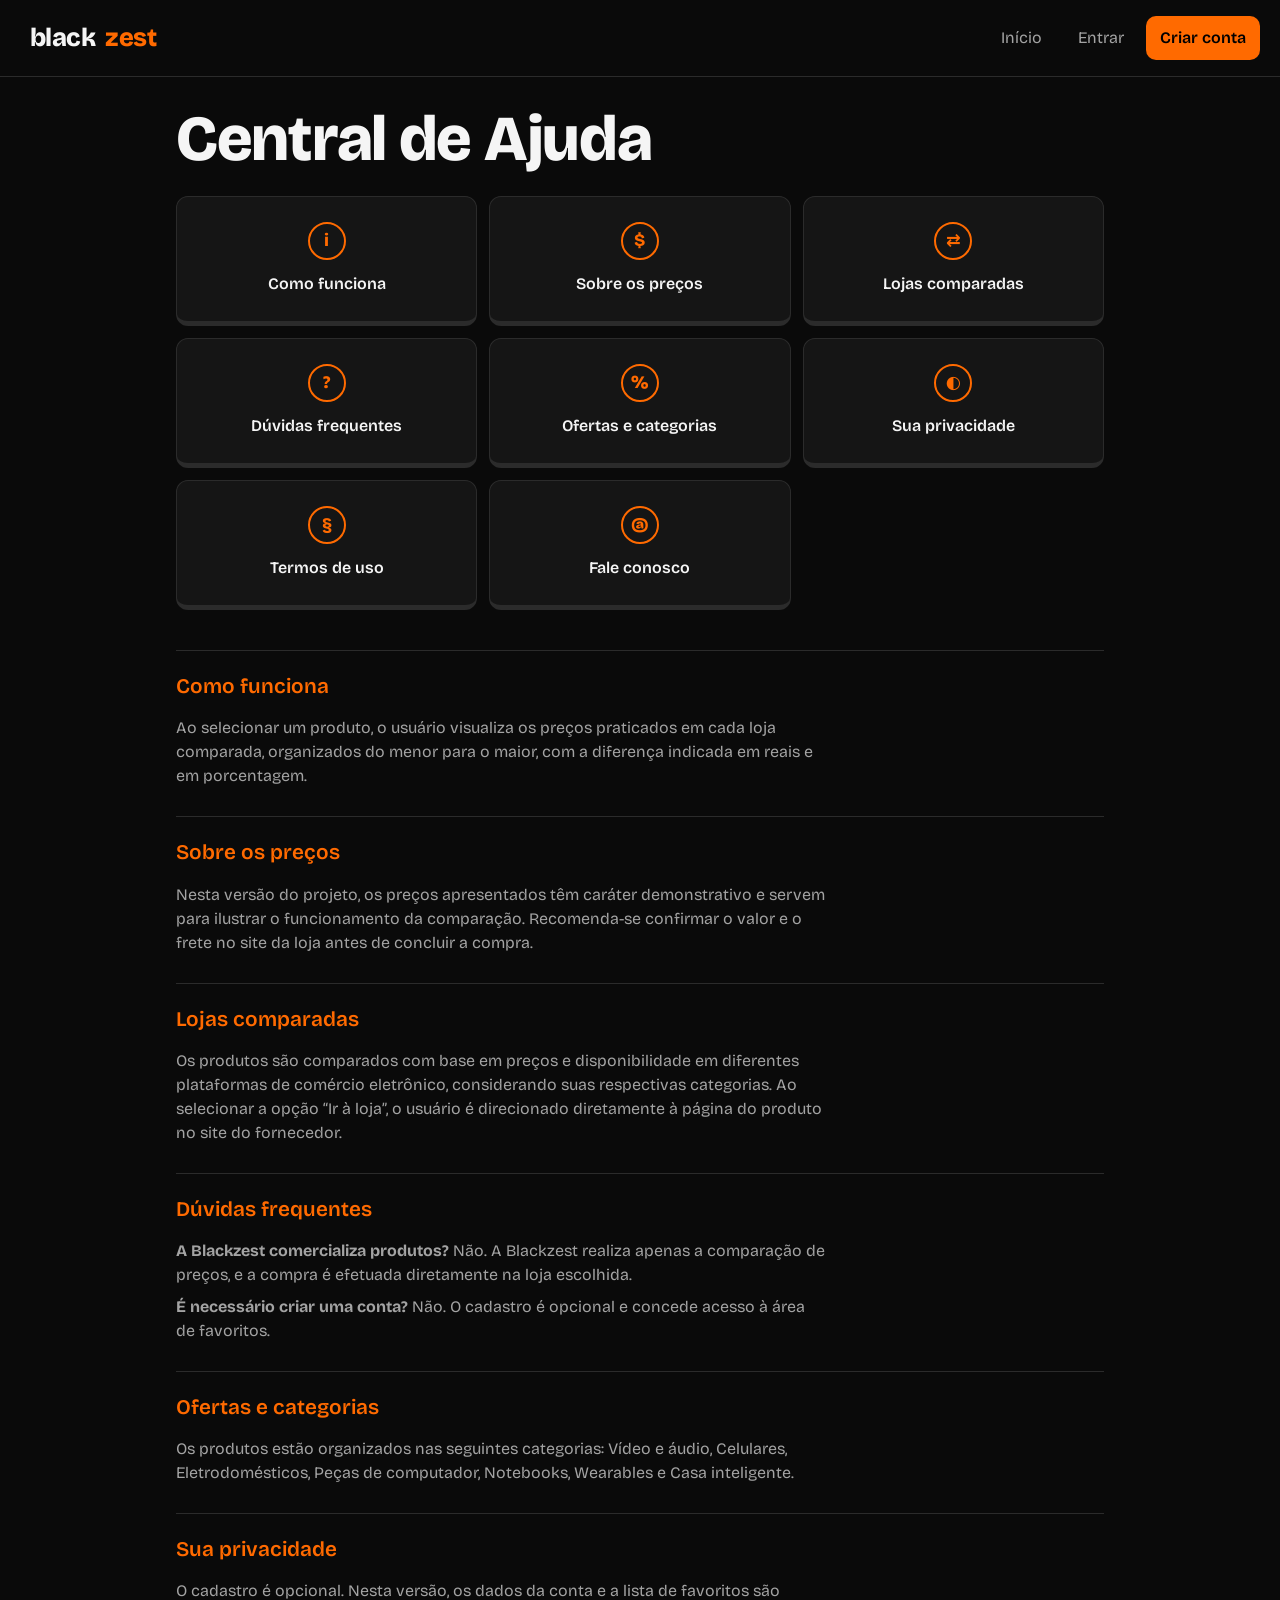
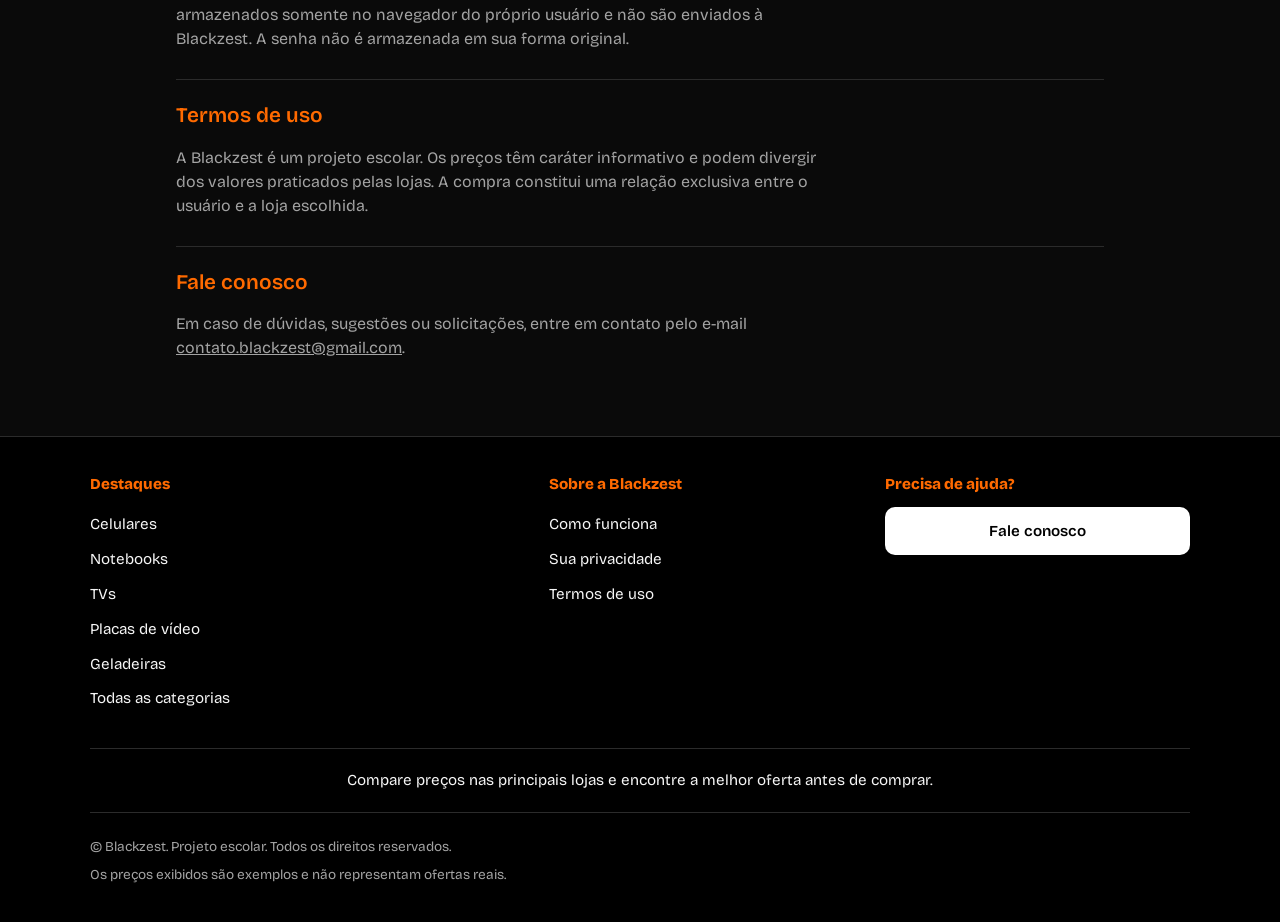
==== ajuda.html @ 256469bb "Add files via upload" ====
<!doctype html>
<html lang="pt-BR">
<head>
  <meta charset="utf-8">
  <meta name="viewport" content="width=device-width, initial-scale=1">
  <title>Ajuda | Blackzest</title>
  <link rel="preconnect" href="https://fonts.googleapis.com">
  <link rel="preconnect" href="https://fonts.gstatic.com" crossorigin>
  <link href="https://fonts.googleapis.com/css2?family=Bricolage+Grotesque:wght@400;600;800&display=swap" rel="stylesheet">
  <link rel="stylesheet" href="style.css">
</head>
<script src="auth.js"></script>
<body>
  <header class="topo">
    <a class="logo" href="index.html"><img class="logo-img" src="imagens/logo.png" alt="">black<span>zest</span></a>
    <nav aria-label="Principal">
      <a href="index.html">Início</a>
    </nav>
  </header>

  <main class="pagina">
    <h1>Central de Ajuda</h1>

    <div class="ajuda-grade">
      <a class="cartao" href="#como-funciona"><span class="icone" aria-hidden="true">i</span>Como funciona</a>
      <a class="cartao" href="#precos"><span class="icone" aria-hidden="true">$</span>Sobre os preços</a>
      <a class="cartao" href="#lojas"><span class="icone" aria-hidden="true">⇄</span>Lojas comparadas</a>
      <a class="cartao" href="#duvidas"><span class="icone" aria-hidden="true">?</span>Dúvidas frequentes</a>
      <a class="cartao" href="#ofertas"><span class="icone" aria-hidden="true">%</span>Ofertas e categorias</a>
      <a class="cartao" href="#privacidade"><span class="icone" aria-hidden="true">◐</span>Sua privacidade</a>
      <a class="cartao" href="#termos"><span class="icone" aria-hidden="true">§</span>Termos de uso</a>
      <a class="cartao" href="#contato"><span class="icone" aria-hidden="true">@</span>Fale conosco</a>
    </div>

    <section class="resposta" id="como-funciona">
      <h2>Como funciona</h2>
      <p>Ao selecionar um produto, o usuário visualiza os preços praticados em cada loja comparada, organizados do menor para o maior, com a diferença indicada em reais e em porcentagem.</p>
    </section>

    <section class="resposta" id="precos">
      <h2>Sobre os preços</h2>
      <p>Nesta versão do projeto, os preços apresentados têm caráter demonstrativo e servem para ilustrar o funcionamento da comparação. Recomenda-se confirmar o valor e o frete no site da loja antes de concluir a compra.</p>
    </section>

    <section class="resposta" id="lojas">
      <h2>Lojas comparadas</h2>
      <p>Os produtos são comparados com base em preços e disponibilidade em diferentes plataformas de comércio eletrônico, considerando suas respectivas categorias. Ao selecionar a opção “Ir à loja”, o usuário é direcionado diretamente à página do produto no site do fornecedor.</p>
    </section>

    <section class="resposta" id="duvidas">
      <h2>Dúvidas frequentes</h2>
      <p><strong>A Blackzest comercializa produtos?</strong> Não. A Blackzest realiza apenas a comparação de preços, e a compra é efetuada diretamente na loja escolhida.</p>
      <p><strong>É necessário criar uma conta?</strong> Não. O cadastro é opcional e concede acesso à área de favoritos.</p>
    </section>

    <section class="resposta" id="ofertas">
      <h2>Ofertas e categorias</h2>
      <p>Os produtos estão organizados nas seguintes categorias: Vídeo e áudio, Celulares, Eletrodomésticos, Peças de computador, Notebooks, Wearables e Casa inteligente.</p>
    </section>

    <section class="resposta" id="privacidade">
      <h2>Sua privacidade</h2>
      <p>O cadastro é opcional. Nesta versão, os dados da conta e a lista de favoritos são armazenados somente no navegador do próprio usuário e não são enviados à Blackzest. A senha não é armazenada em sua forma original.</p>
    </section>

    <section class="resposta" id="termos">
      <h2>Termos de uso</h2>
      <p>A Blackzest é um projeto escolar. Os preços têm caráter informativo e podem divergir dos valores praticados pelas lojas. A compra constitui uma relação exclusiva entre o usuário e a loja escolhida.</p>
    </section>

    <section class="resposta" id="contato">
      <h2>Fale conosco</h2>
      <p>Em caso de dúvidas, sugestões ou solicitações, entre em contato pelo e-mail <a href="mailto:contato.blackzest@gmail.com">contato.blackzest@gmail.com</a>.</p>
    </section>
  </main>

  <!-- Cole aqui o <footer> inteiro copiado do index.html --><footer class="rodape">
  <div class="rodape-in">
    <div class="rodape-cols">
      <div>
        <h3>Destaques</h3>
        <ul>
          <li><a href="pesquisa.html?cat=celulares">Celulares</a></li>
          <li><a href="pesquisa.html?q=notebook">Notebooks</a></li>
          <li><a href="pesquisa.html?q=tv">TVs</a></li>
          <li><a href="pesquisa.html?q=placa de video">Placas de vídeo</a></li>
          <li><a href="pesquisa.html?q=geladeira">Geladeiras</a></li>
          <li><a href="pesquisa.html">Todas as categorias</a></li>
        </ul>
      </div>

      <div>
        <h3>Sobre a Blackzest</h3>
        <ul>
          <li><a href="#como-funciona">Como funciona</a></li>
          <li><a href="#privacidade">Sua privacidade</a></li>
          <li><a href="#termos">Termos de uso</a></li>
        </ul>
      </div>

      <div>
        <h3>Precisa de ajuda?</h3>
        <a class="btn-ajuda" href="#contato">Fale conosco</a>
      </div>
    </div>

    <p class="rodape-msg">Compare preços nas principais lojas e encontre a melhor oferta antes de comprar.</p>

    <div class="legal">
      <p>© Blackzest. Projeto escolar. Todos os direitos reservados.</p>
      <p>Os preços exibidos são exemplos e não representam ofertas reais.</p>
    </div>
  </div>
</footer>
<script src="auth.js"></script>
</body>
</html>
---- style.css ----
:root {
  --bg: #0a0a0a;
  --surface: #151515;
  --ink: #f5f5f5;
  --muted: #a3a3a3;
  --line: #2b2b2b;
  --laranja: #ff6a00;
  --laranja-suave: #2a1706;
  --barra: #333333;
}

*, *::before, *::after { box-sizing: border-box; }

body {
  margin: 0;
  background: var(--bg);
  color: var(--ink);
  font-family: "Bricolage Grotesque", system-ui, -apple-system, "Segoe UI", Roboto, sans-serif;
  line-height: 1.5;
}

input, select, button, a { font: inherit; }
a { color: inherit; }
:focus-visible { outline: 3px solid var(--laranja); outline-offset: 2px; }

.sr {
  position: absolute; width: 1px; height: 1px; overflow: hidden;
  clip: rect(0 0 0 0); white-space: nowrap;
}

/* Topo */
.topo {
  display: flex; flex-wrap: wrap; gap: 12px;
  align-items: center; justify-content: space-between;
  padding: 16px 20px; border-bottom: 1px solid var(--line);
}
.logo { font-size: 1.6rem; font-weight: 800; text-decoration: none; letter-spacing: -.02em; }
.logo span { color: var(--laranja); }
.topo nav { display: flex; gap: 8px; }
.topo nav a {
  padding: 10px 14px; border-radius: 10px; text-decoration: none;
  color: var(--muted); min-height: 44px; display: inline-flex; align-items: center;
}
.topo nav a[aria-current="page"] { color: var(--ink); background: var(--surface); box-shadow: inset 0 -3px 0 var(--laranja); }

/* Página inicial */
.hero { max-width: 900px; margin: 0 auto; padding: 56px 20px 0; }
h1 { font-size: clamp(2.1rem, 7vw, 4rem); line-height: 1.05; font-weight: 800; margin: 0 0 16px; letter-spacing: -.02em; }
.lead { color: var(--muted); font-size: 1.1rem; max-width: 56ch; margin: 0 0 28px; }


.categorias { max-width: 900px; margin: 0 auto; padding: 8px 20px 48px; }
h2 { font-size: 1.3rem; font-weight: 600; margin: 0 0 14px; }
.grade { display: grid; grid-template-columns: repeat(auto-fit, minmax(190px, 1fr)); gap: 12px; }
.cat {
  display: flex; align-items: center; gap: 12px; padding: 18px 16px; min-height: 64px;
  background: var(--surface); border: 1.5px solid var(--line); border-radius: 14px;
  text-decoration: none; font-weight: 600;
}
.cat span { font-size: 1.6rem; }
.cat:hover { border-color: var(--laranja); }

/* Página de pesquisa */
.pagina { max-width: 960px; margin: 0 auto; padding: 28px 16px 48px; }
.chips { display: flex; flex-wrap: wrap; gap: 8px; margin: 14px 0; }
.chip {
  min-height: 44px; padding: 0 16px; border-radius: 99px; cursor: pointer;
  background: var(--surface); color: var(--ink); border: 1.5px solid var(--line);
}
.chip[aria-pressed="true"] { background: var(--laranja); border-color: var(--laranja); color: #000; font-weight: 600; }

.products { display: grid; grid-template-columns: repeat(auto-fit, minmax(230px, 1fr)); gap: 10px; margin: 6px 0 26px; }
.pick {
  display: flex; gap: 12px; align-items: center; text-align: left; min-height: 68px;
  padding: 12px 14px; background: var(--surface); color: var(--ink);
  border: 1.5px solid var(--line); border-radius: 12px; cursor: pointer;
}
.pick[aria-pressed="true"] { border-color: var(--laranja); background: var(--laranja-suave); }
.pick .em { font-size: 1.7rem; }
.pick b { display: block; font-weight: 600; line-height: 1.2; }
.pick small { color: var(--muted); }

.panel { background: var(--surface); border: 1.5px solid var(--line); border-radius: 16px; padding: 20px 16px; }
.head { display: flex; flex-wrap: wrap; gap: 14px; justify-content: space-between; align-items: flex-end; margin-bottom: 18px; }
.best-line { margin: 2px 0 0; color: var(--muted); }
.best-line strong { display: block; font-size: clamp(2rem, 7vw, 2.8rem); line-height: 1.1; color: var(--laranja); font-weight: 800; }
.sort { display: flex; flex-direction: column; gap: 4px; font-size: .9rem; color: var(--muted); }
.sort select {
  min-height: 44px; padding: 0 12px; background: var(--bg); color: var(--ink);
  border: 1.5px solid var(--line); border-radius: 10px;
}

.panel ul { list-style: none; margin: 0; padding: 0; display: grid; gap: 10px; }
.row {
  display: grid; grid-template-columns: 150px 1fr 110px 120px;
  grid-template-areas: "name track price go"; gap: 12px; align-items: center;
  padding: 12px; border: 1.5px solid var(--line); border-radius: 12px;
}
.row.best { border-color: var(--laranja); background: var(--laranja-suave); }
.name { grid-area: name; font-weight: 600; line-height: 1.25; }
.name small { display: block; font-weight: 400; color: var(--muted); font-size: .82rem; }
.track { grid-area: track; height: 12px; background: var(--barra); border-radius: 99px; overflow: hidden; }
.fill { height: 100%; background: var(--muted); border-radius: 99px; transition: width .4s ease; }
.best .fill { background: var(--laranja); }
.price { grid-area: price; font-weight: 800; font-size: 1.15rem; text-align: right; }
.go {
  grid-area: go; display: inline-flex; align-items: center; justify-content: center;
  min-height: 44px; padding: 0 14px; border-radius: 10px; text-decoration: none;
  font-weight: 600; border: 1.5px solid var(--ink);
}
.best .go { background: var(--laranja); border-color: var(--laranja); color: #000; }
.vazio { padding: 24px 4px; color: var(--muted); }

/* Celular */
@media (max-width: 640px) {
  .hero { padding-top: 36px; }
  .row { grid-template-columns: 1fr auto; grid-template-areas: "name price" "track track" "go go"; }
  .go { width: 100%; }
  .sort, .sort select { width: 100%; }
}

@media (prefers-reduced-motion: reduce) {
  .fill { transition: none; }
}

/* Rodapé */
.rodape { background: #000; border-top: 1px solid var(--line); padding: 36px 20px 28px; font-size: .95rem; }
.rodape-in { max-width: 1100px; margin: 0 auto; }
.rodape-cols { display: grid; grid-template-columns: 1.4fr 1fr 1fr; gap: 32px; }
.rodape h3 { color: var(--laranja); font-size: .95rem; font-weight: 800; margin: 0 0 12px; }
.rodape ul { list-style: none; margin: 0; padding: 0; }
.rodape li a { display: inline-block; padding: 6px 0; text-decoration: none; }
.rodape li a:hover { color: var(--laranja); }
.btn-ajuda {
  display: flex; align-items: center; justify-content: center; min-height: 48px;
  background: #fff; color: #000; border-radius: 10px; font-weight: 600; text-decoration: none;
}
.rodape-msg {
  margin: 32px 0 24px; padding: 20px 0; text-align: center;
  border-top: 1px solid var(--line); border-bottom: 1px solid var(--line);
}
.legal { color: var(--muted); font-size: .85rem; }
.legal p { margin: 0 0 8px; }

@media (max-width: 640px) {
  .rodape-cols { grid-template-columns: 1fr; gap: 24px; }
}

/* Página de ajuda */
.ajuda-grade { display: grid; grid-template-columns: repeat(3, 1fr); gap: 12px; margin: 24px 0 40px; }
.cartao {
  display: flex; flex-direction: column; align-items: center; justify-content: center;
  gap: 12px; min-height: 130px; padding: 20px 12px; text-align: center; text-decoration: none;
  background: var(--surface); border: 1.5px solid var(--line); border-bottom-width: 5px;
  border-radius: 12px; font-weight: 600;
}
.cartao:hover { border-color: var(--laranja); }
.cartao:last-child:nth-child(3n+1) { grid-column: 2; }
.icone {
  width: 38px; height: 38px; display: grid; place-items: center;
  border: 2.5px solid var(--laranja); border-radius: 50%;
  color: var(--laranja); font-weight: 800; font-size: 1.1rem;
}
.resposta { padding: 20px 0; border-top: 1px solid var(--line); scroll-margin-top: 16px; }
.resposta h2 { color: var(--laranja); }
.resposta p { color: var(--muted); max-width: 65ch; margin: 0 0 8px; }

@media (max-width: 640px) {
  .ajuda-grade { grid-template-columns: 1fr; }
  .cartao:last-child:nth-child(3n+1) { grid-column: auto; }
}

/* Produtos com foto */
.grade-produtos { display: grid; grid-template-columns: repeat(auto-fill, minmax(210px, 1fr)); gap: 14px; margin: 18px 0; }
.produto-card {
  display: flex; flex-direction: column; overflow: hidden; text-decoration: none;
  background: var(--surface); border: 1.5px solid var(--line); border-radius: 14px;
}
.produto-card:hover { border-color: var(--laranja); }
.produto-card .info { padding: 12px 14px 16px; }
.produto-card b { display: block; font-weight: 600; line-height: 1.25; margin-bottom: 4px; }
.produto-card small { color: var(--muted); }

.foto { position: relative; aspect-ratio: 1 / 1; background: #fff; display: grid; place-items: center; }
.foto img { position: absolute; inset: 0; width: 100%; height: 100%; object-fit: contain; padding: 12px; background: #fff; }
.foto-emoji { font-size: 3.5rem; }

/* Página do produto */
.voltar { display: inline-flex; align-items: center; min-height: 44px; color: var(--muted); text-decoration: none; }
.voltar:hover { color: var(--laranja); }
.produto-topo { display: grid; grid-template-columns: minmax(240px, 380px) 1fr; gap: 28px; align-items: start; margin-top: 8px; }
.produto-topo .foto { border: 1.5px solid var(--line); border-radius: 16px; overflow: hidden; }
.produto-topo h1 { font-size: clamp(1.6rem, 4.5vw, 2.4rem); }
.produto-info .head { margin: 22px 0 12px; }
.produto-info ul { list-style: none; margin: 0; padding: 0; display: grid; gap: 10px; }

@media (max-width: 820px) {
  .produto-topo { grid-template-columns: 1fr; }
}

/* Conta (cadastro e login) */
.topo nav { align-items: center; flex-wrap: wrap; }
.topo nav .btn-cad { background: var(--laranja); color: #000; font-weight: 600; }
.ola { padding: 0 6px; color: var(--muted); }
.link-sair {
  min-height: 44px; padding: 0 14px; background: transparent; color: var(--ink);
  border: 1.5px solid var(--line); border-radius: 10px; cursor: pointer;
}
.link-sair:hover { border-color: var(--laranja); }

.estreita { max-width: 460px; }
.form { display: grid; gap: 8px; margin: 22px 0 12px; }
.form label { font-weight: 600; margin-top: 8px; }
.form input {
  width: 100%; min-height: 50px; padding: 0 14px;
  background: var(--surface); color: var(--ink);
  border: 1.5px solid var(--line); border-radius: 12px;
}
.msg { min-height: 1.4em; margin: 8px 0 0; color: #ff6b6b; font-weight: 600; }
.btn-principal {
  min-height: 52px; border: 0; border-radius: 12px;
  background: var(--laranja); color: #000; font-weight: 800; cursor: pointer;
}
.alt { color: var(--muted); }
.alt a { color: var(--laranja); }

/* Favoritos */
.btn-fav {
  min-height: 44px; padding: 0 16px; margin: 4px 0 8px; cursor: pointer; font-weight: 600;
  background: transparent; color: var(--ink);
  border: 1.5px solid var(--line); border-radius: 99px;
}
.btn-fav:hover { border-color: var(--laranja); }
.btn-fav[aria-pressed="true"] { background: var(--laranja); border-color: var(--laranja); color: #000; }
.vazio a { color: var(--laranja); }

/* Logo no cabeçalho */
.logo { display: inline-flex; align-items: center; gap: 10px; }
.logo-img { height: 36px; width: auto; }
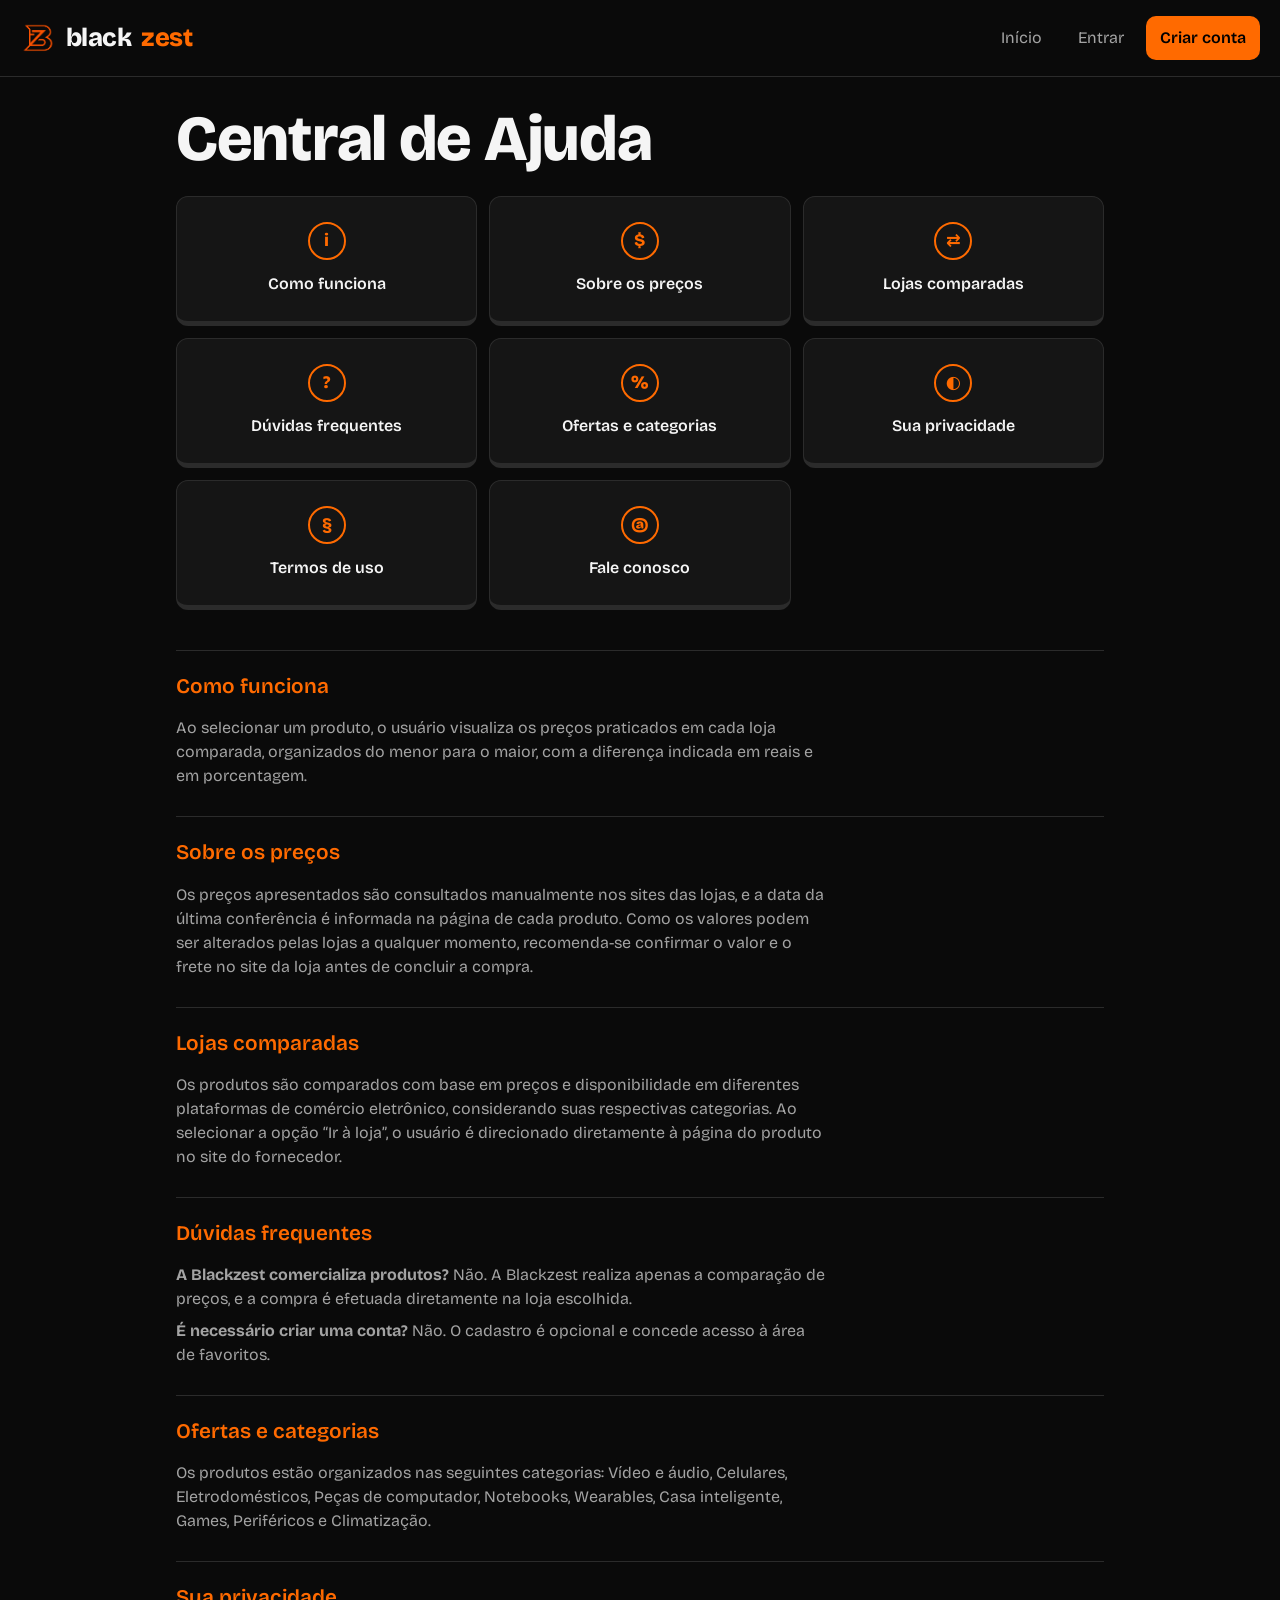
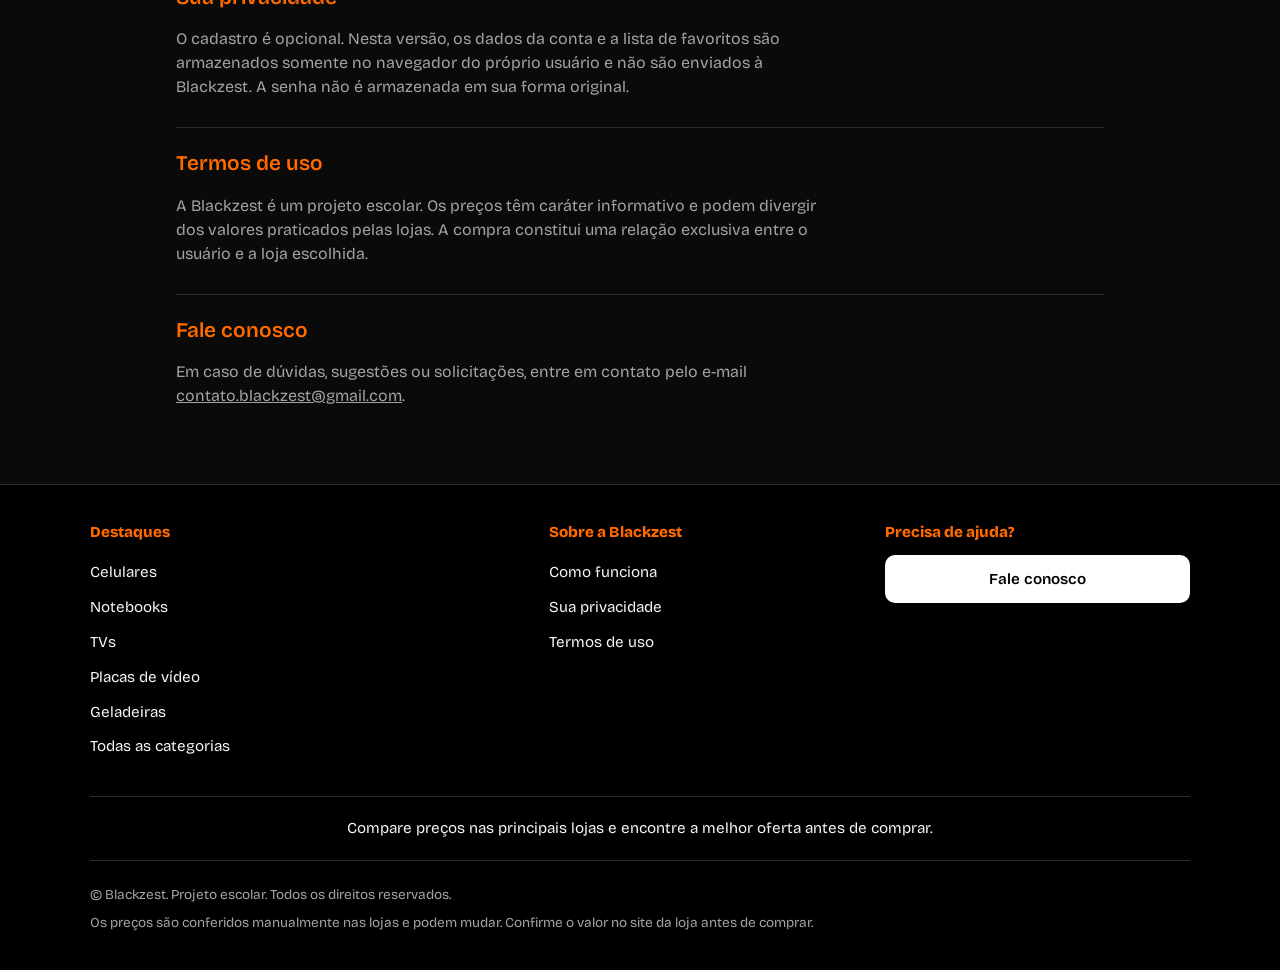
==== commit 9dc23662: "Add files via upload" ====
--- a/ajuda.html
+++ b/ajuda.html
@@ -39,7 +39,7 @@
 
     <section class="resposta" id="precos">
       <h2>Sobre os preços</h2>
-      <p>Nesta versão do projeto, os preços apresentados têm caráter demonstrativo e servem para ilustrar o funcionamento da comparação. Recomenda-se confirmar o valor e o frete no site da loja antes de concluir a compra.</p>
+      <p>Os preços apresentados são consultados manualmente nos sites das lojas, e a data da última conferência é informada na página de cada produto. Como os valores podem ser alterados pelas lojas a qualquer momento, recomenda-se confirmar o valor e o frete no site da loja antes de concluir a compra.</p>
     </section>
 
     <section class="resposta" id="lojas">
@@ -55,7 +55,7 @@
 
     <section class="resposta" id="ofertas">
       <h2>Ofertas e categorias</h2>
-      <p>Os produtos estão organizados nas seguintes categorias: Vídeo e áudio, Celulares, Eletrodomésticos, Peças de computador, Notebooks, Wearables e Casa inteligente.</p>
+      <p>Os produtos estão organizados nas seguintes categorias: Vídeo e áudio, Celulares, Eletrodomésticos, Peças de computador, Notebooks, Wearables, Casa inteligente, Games, Periféricos e Climatização.</p>
     </section>
 
     <section class="resposta" id="privacidade">
@@ -108,7 +108,7 @@
 
     <div class="legal">
       <p>© Blackzest. Projeto escolar. Todos os direitos reservados.</p>
-      <p>Os preços exibidos são exemplos e não representam ofertas reais.</p>
+      <p>Os preços são conferidos manualmente nas lojas e podem mudar. Confirme o valor no site da loja antes de comprar.</p>
     </div>
   </div>
 </footer>
--- a/style.css
+++ b/style.css
@@ -180,6 +180,11 @@
 .produto-card .info { padding: 12px 14px 16px; }
 .produto-card b { display: block; font-weight: 600; line-height: 1.25; margin-bottom: 4px; }
 .produto-card small { color: var(--muted); }
+.produto-card small.economia { display: block; margin-top: 2px; color: var(--laranja); font-weight: 600; }
+.conferido { margin: 8px 0 0; color: var(--muted); font-size: .85rem; }
+.descricao { margin-top: 40px; padding-top: 24px; border-top: 1px solid var(--line); }
+.descricao p { margin: 0; max-width: 75ch; color: var(--muted); }
+.parecidos { margin-top: 40px; padding-top: 24px; border-top: 1px solid var(--line); }
 
 .foto { position: relative; aspect-ratio: 1 / 1; background: #fff; display: grid; place-items: center; }
 .foto img { position: absolute; inset: 0; width: 100%; height: 100%; object-fit: contain; padding: 12px; background: #fff; }
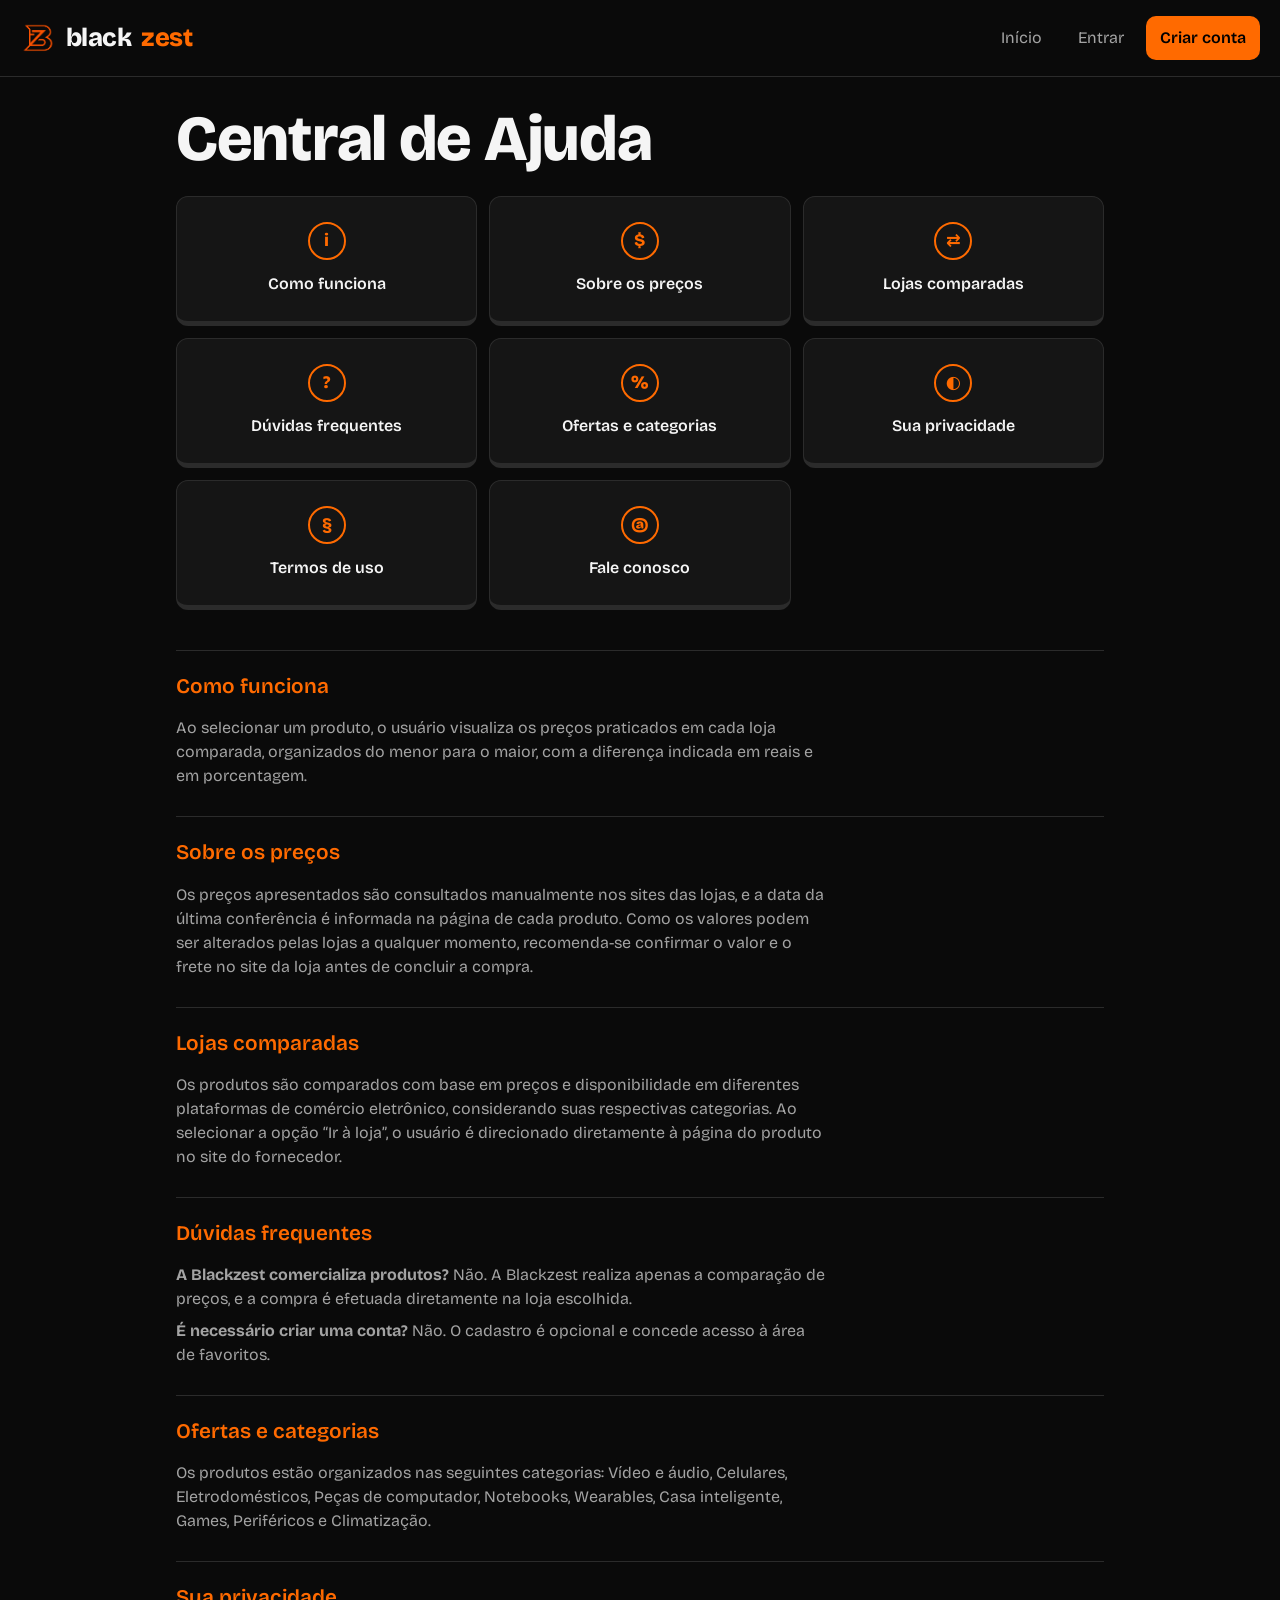
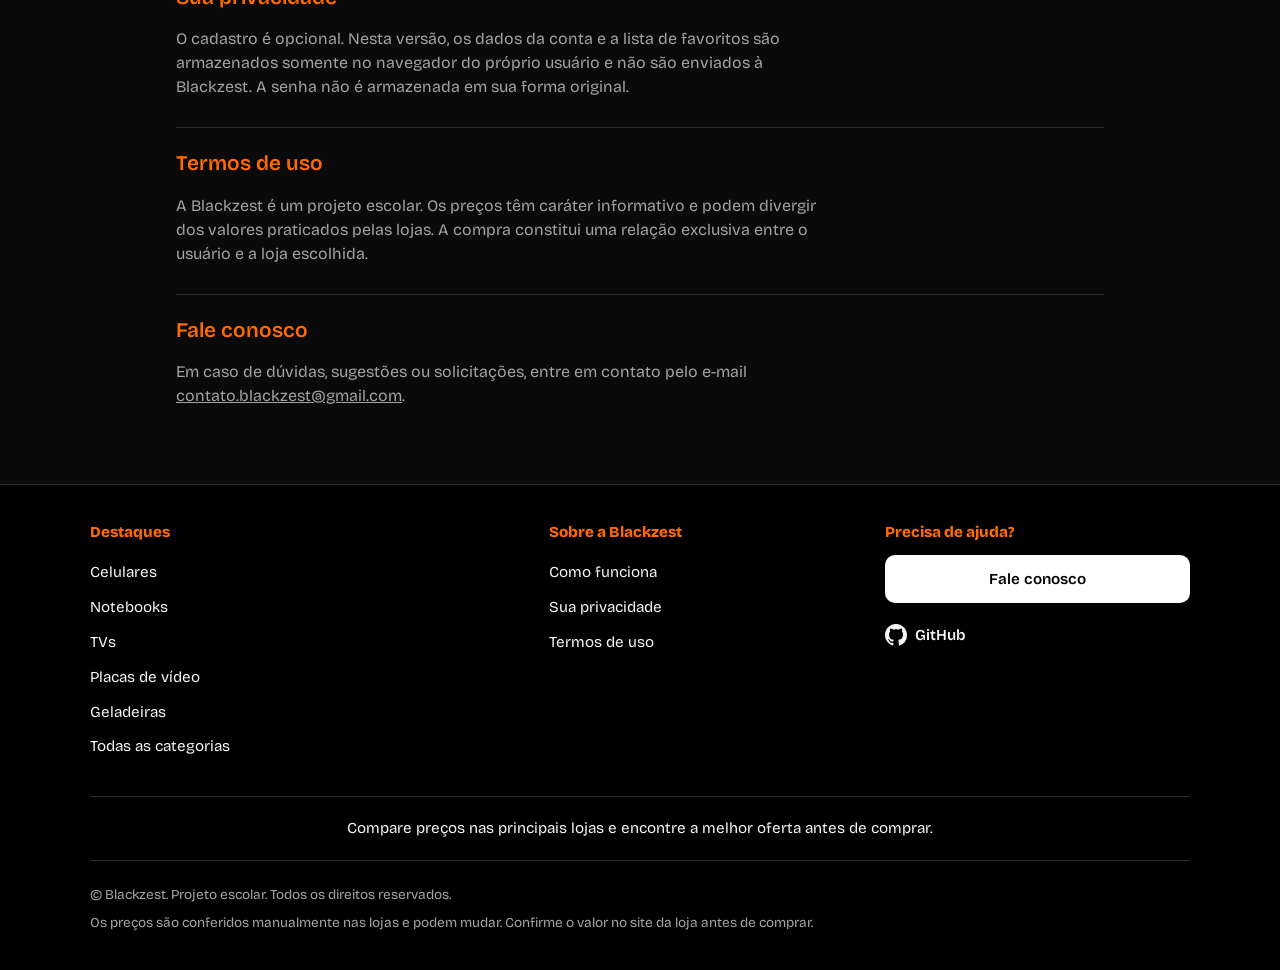
==== commit 706d91bc: "Add files via upload" ====
--- a/ajuda.html
+++ b/ajuda.html
@@ -100,7 +100,8 @@
 
       <div>
         <h3>Precisa de ajuda?</h3>
-        <a class="btn-ajuda" href="#contato">Fale conosco</a>
+        <a class="btn-ajuda" href="#contato">Fale conosco</a>
+        <a class="link-github" href="https://github.com/blackzest-projeto/projeto-tcc" target="_blank" rel="noopener noreferrer"><svg width="22" height="22" viewBox="0 0 16 16" fill="currentColor" aria-hidden="true"><path d="M8 0C3.58 0 0 3.58 0 8c0 3.54 2.29 6.53 5.47 7.59.4.07.55-.17.55-.38 0-.19-.01-.82-.01-1.49-2.01.37-2.53-.49-2.69-.94-.09-.23-.48-.94-.82-1.13-.28-.15-.68-.52-.01-.53.63-.01 1.08.58 1.23.82.72 1.21 1.87.87 2.33.66.07-.52.28-.87.51-1.07-1.78-.2-3.64-.89-3.64-3.95 0-.87.31-1.59.82-2.15-.08-.2-.36-1.02.08-2.12 0 0 .67-.21 2.2.82.64-.18 1.32-.27 2-.27.68 0 1.36.09 2 .27 1.53-1.04 2.2-.82 2.2-.82.44 1.1.16 1.92.08 2.12.51.56.82 1.27.82 2.15 0 3.07-1.87 3.75-3.65 3.95.29.25.54.73.54 1.48 0 1.07-.01 1.93-.01 2.2 0 .21.15.46.55.38A8.013 8.013 0 0016 8c0-4.42-3.58-8-8-8z"/></svg><span>GitHub</span></a>
       </div>
     </div>
 
--- a/style.css
+++ b/style.css
@@ -48,7 +48,6 @@
 h1 { font-size: clamp(2.1rem, 7vw, 4rem); line-height: 1.05; font-weight: 800; margin: 0 0 16px; letter-spacing: -.02em; }
 .lead { color: var(--muted); font-size: 1.1rem; max-width: 56ch; margin: 0 0 28px; }
 
-
 .categorias { max-width: 900px; margin: 0 auto; padding: 8px 20px 48px; }
 h2 { font-size: 1.3rem; font-weight: 600; margin: 0 0 14px; }
 .grade { display: grid; grid-template-columns: repeat(auto-fit, minmax(190px, 1fr)); gap: 12px; }
@@ -68,6 +67,22 @@
   background: var(--surface); color: var(--ink); border: 1.5px solid var(--line);
 }
 .chip[aria-pressed="true"] { background: var(--laranja); border-color: var(--laranja); color: #000; font-weight: 600; }
+
+/* Preço em destaque nos cards */
+.produto-card .preco { color: var(--laranja); font-weight: 700; }
+
+/* Ordenar produtos */
+.ordenar { display: flex; justify-content: flex-end; align-items: center; gap: 14px; margin: 4px 0 16px; }
+.ordenar > span { color: var(--muted); font-size: .95rem; padding-right: 14px; border-right: 1px solid var(--line); line-height: 2.2; }
+.ordenar select {
+  font: inherit; font-size: .95rem; color: var(--ink); cursor: pointer;
+  min-height: 40px; padding: 0 40px 0 12px; border-radius: 6px;
+  border: 1px solid var(--line); background-color: var(--surface);
+  appearance: none; -webkit-appearance: none;
+  background-image: url("data:image/svg+xml,%3Csvg xmlns='http://www.w3.org/2000/svg' width='14' height='14' viewBox='0 0 24 24' fill='none' stroke='%23888' stroke-width='3' stroke-linecap='round' stroke-linejoin='round'%3E%3Cpolyline points='6 9 12 15 18 9'/%3E%3C/svg%3E");
+  background-repeat: no-repeat; background-position: right 12px center;
+}
+.ordenar select:focus-visible { outline: 2px solid var(--laranja); outline-offset: 2px; }
 
 .products { display: grid; grid-template-columns: repeat(auto-fit, minmax(230px, 1fr)); gap: 10px; margin: 6px 0 26px; }
 .pick {
@@ -135,6 +150,11 @@
   display: flex; align-items: center; justify-content: center; min-height: 48px;
   background: #fff; color: #000; border-radius: 10px; font-weight: 600; text-decoration: none;
 }
+.link-github {
+  display: inline-flex; align-items: center; gap: 8px; min-height: 44px; margin-top: 10px;
+  color: var(--ink); text-decoration: none; font-weight: 600;
+}
+.link-github:hover { color: var(--laranja); }
 .rodape-msg {
   margin: 32px 0 24px; padding: 20px 0; text-align: center;
   border-top: 1px solid var(--line); border-bottom: 1px solid var(--line);
@@ -239,6 +259,7 @@
 .btn-fav[aria-pressed="true"] { background: var(--laranja); border-color: var(--laranja); color: #000; }
 .vazio a { color: var(--laranja); }
 
+
 /* Logo no cabeçalho */
 .logo { display: inline-flex; align-items: center; gap: 10px; }
 .logo-img { height: 36px; width: auto; }
